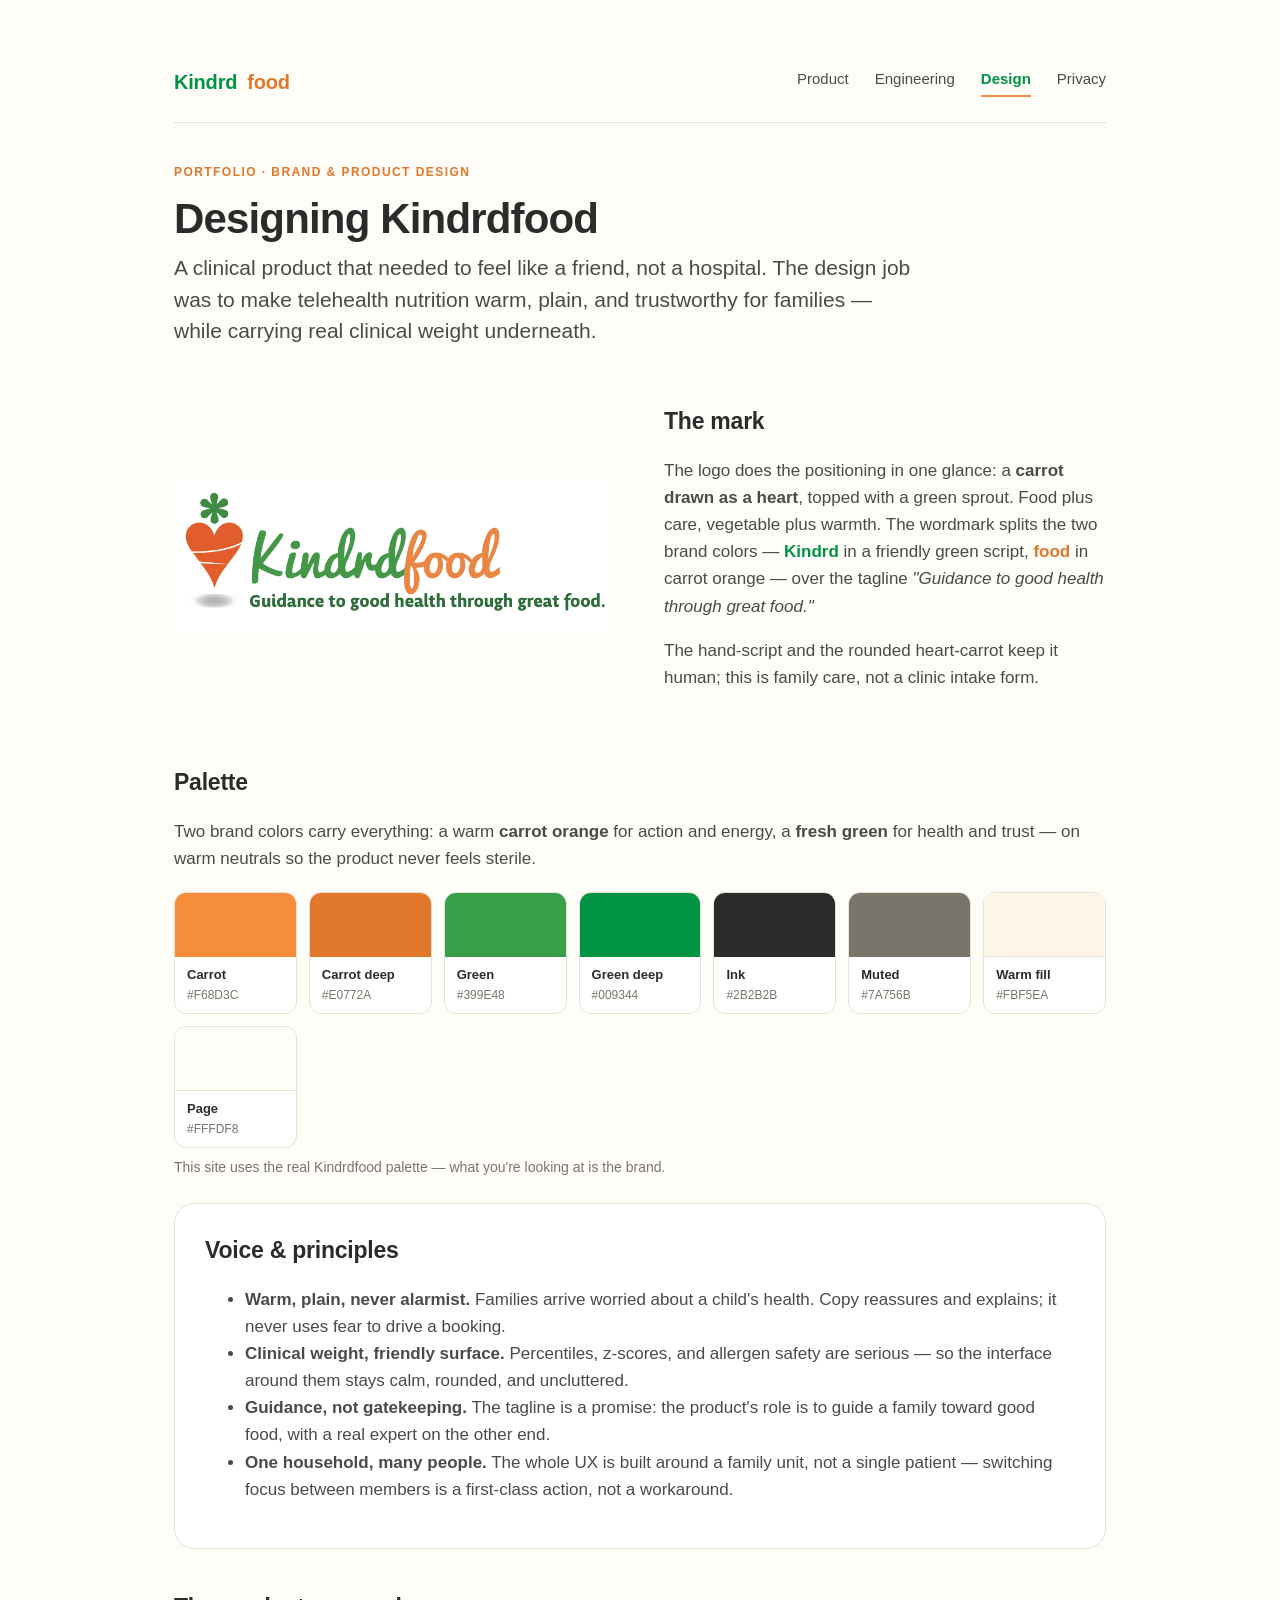
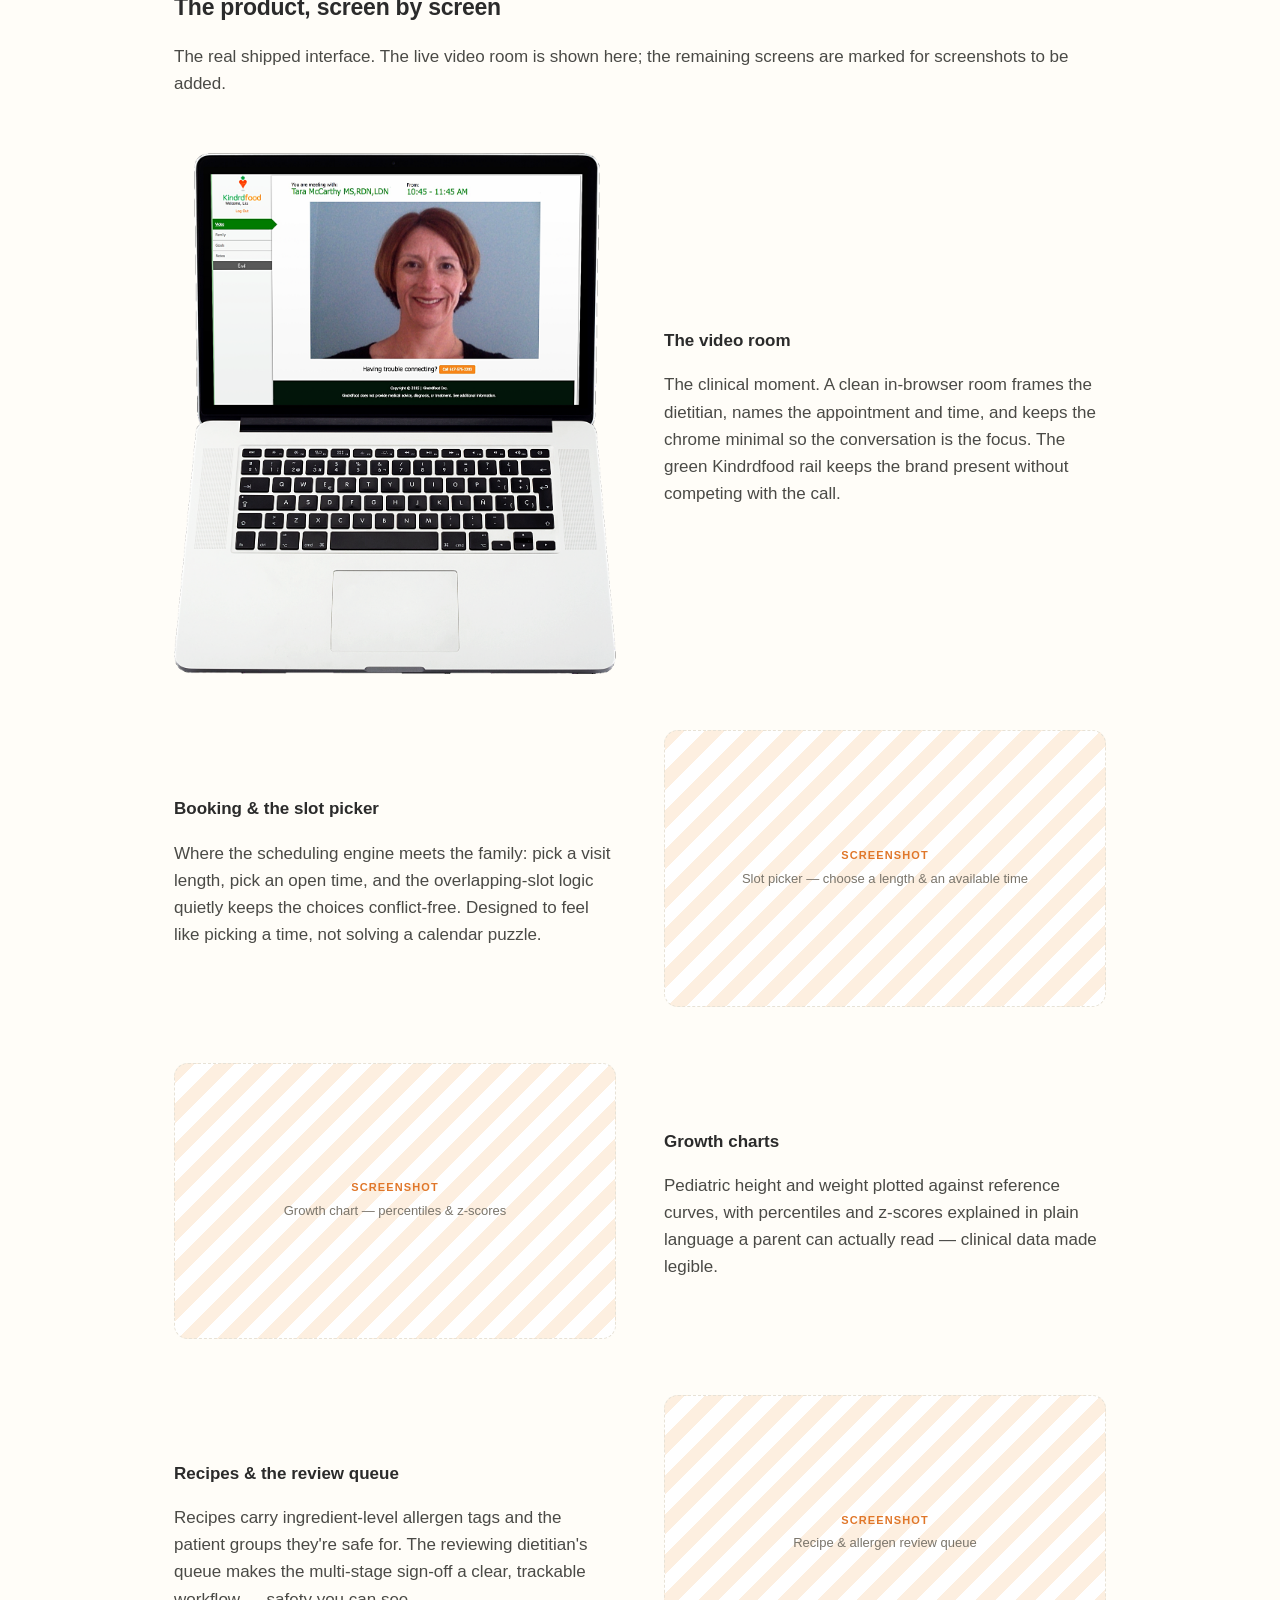
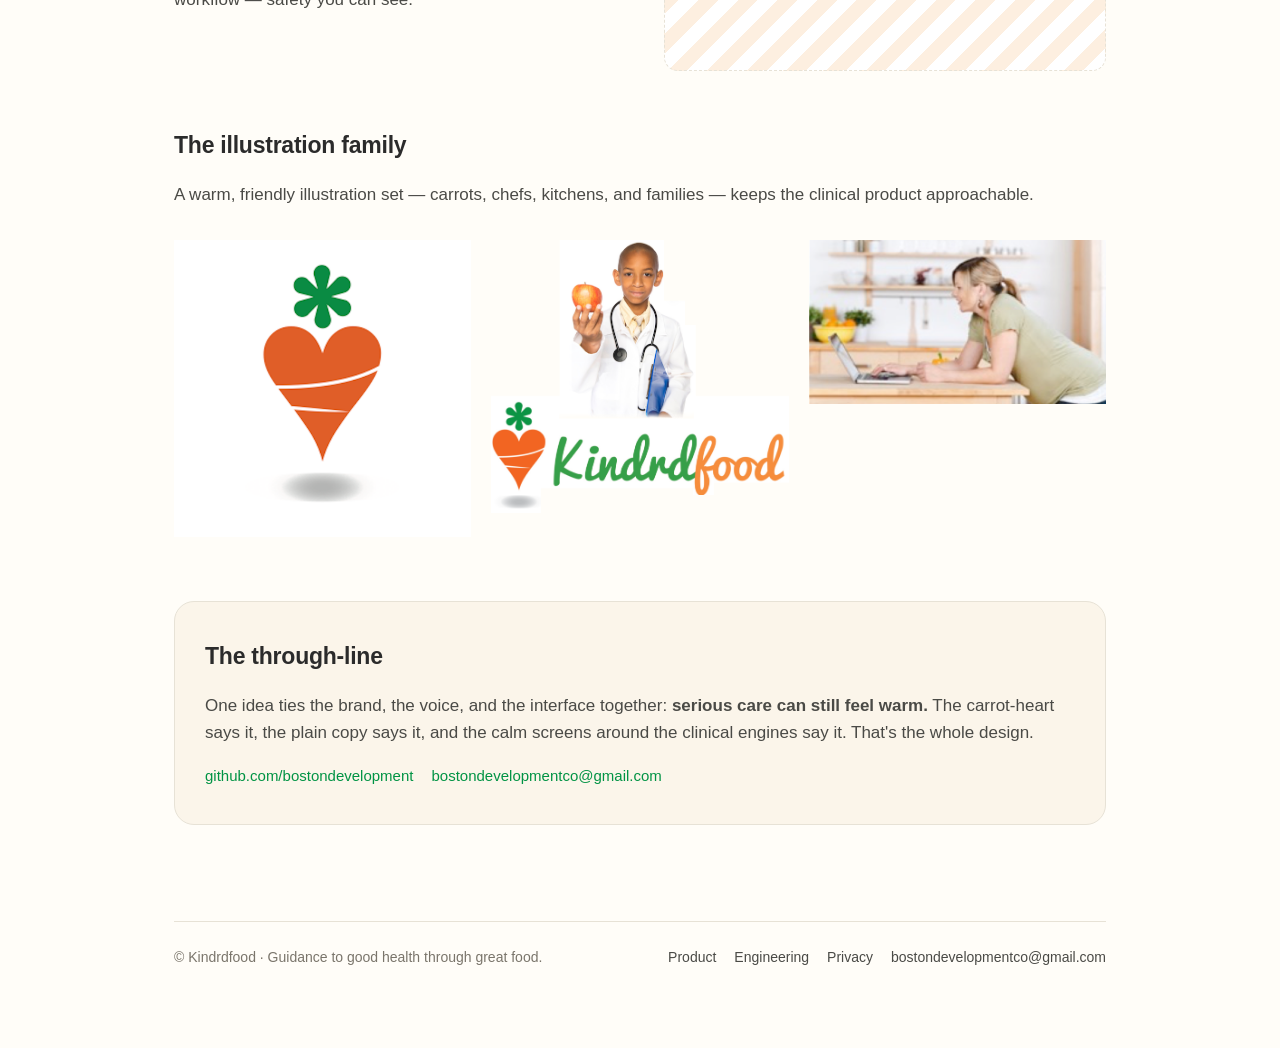
==== design.html @ 62907e41 "Kindrdfood portfolio site — Product, Engineering, Design Static showcase of the Kindrdfood telehealt" ====
<!doctype html>
<html lang="en">
  <head>
    <meta charset="utf-8" />
    <meta name="viewport" content="width=device-width, initial-scale=1" />
    <title>Designing Kindrdfood — brand &amp; product design</title>
    <meta
      name="description"
      content="The design of Kindrdfood: a warm carrot-and-green brand for family nutrition, the logo and voice, the product UX from booking to the video room, and the design principles behind a clinical product that still feels friendly."
    />
    <link rel="icon" type="image/jpeg" href="assets/favicon.jpg" />
    <link rel="apple-touch-icon" href="assets/favicon.jpg" />
    <meta name="theme-color" content="#F68D3C" />
    <link rel="stylesheet" href="styles.css" />
  </head>
  <body>
    <main class="page wide">
      <nav class="site-nav" aria-label="Primary">
        <a class="nav-brand" href="index.html">
          <span class="brand-k">Kindrd</span><span class="brand-f">food</span>
        </a>
        <div class="nav-links">
          <a href="index.html">Product</a>
          <a href="engineering.html">Engineering</a>
          <a href="design.html" class="active">Design</a>
          <a href="privacy.html">Privacy</a>
        </div>
      </nav>

      <header>
        <p class="kicker">Portfolio · Brand &amp; product design</p>
        <h1>Designing Kindrdfood</h1>
        <p class="page-lede">
          A clinical product that needed to feel like a friend, not a hospital.
          The design job was to make telehealth nutrition warm, plain, and
          trustworthy for families — while carrying real clinical weight
          underneath.
        </p>
      </header>

      <!-- The brand mark ------------------------------------------------- -->
      <section class="feature-row">
        <div class="feature-shot">
          <div class="screenshot">
            <img src="assets/kindrdfood-logo.png"
                 alt="The Kindrdfood logo: a carrot-shaped heart with a green sprout, beside the wordmark — 'Kindrd' in green script, 'food' in orange." />
          </div>
        </div>
        <div class="feature-copy">
          <h2>The mark</h2>
          <p>
            The logo does the positioning in one glance: a <strong>carrot
            drawn as a heart</strong>, topped with a green sprout. Food plus
            care, vegetable plus warmth. The wordmark splits the two brand
            colors — <span class="accent-g">Kindrd</span> in a friendly green
            script, <span class="accent-o">food</span> in carrot orange — over
            the tagline <em>"Guidance to good health through great food."</em>
          </p>
          <p>
            The hand-script and the rounded heart-carrot keep it human; this is
            family care, not a clinic intake form.
          </p>
        </div>
      </section>

      <!-- Palette -------------------------------------------------------- -->
      <section>
        <h2>Palette</h2>
        <p>
          Two brand colors carry everything: a warm <strong>carrot
          orange</strong> for action and energy, a <strong>fresh green</strong>
          for health and trust — on warm neutrals so the product never feels
          sterile.
        </p>
        <div class="swatch-grid">
          <div class="swatch">
            <div class="chip" style="background:#F68D3C"></div>
            <div class="label"><b>Carrot</b><span>#F68D3C</span></div>
          </div>
          <div class="swatch">
            <div class="chip" style="background:#E0772A"></div>
            <div class="label"><b>Carrot deep</b><span>#E0772A</span></div>
          </div>
          <div class="swatch">
            <div class="chip" style="background:#399E48"></div>
            <div class="label"><b>Green</b><span>#399E48</span></div>
          </div>
          <div class="swatch">
            <div class="chip" style="background:#009344"></div>
            <div class="label"><b>Green deep</b><span>#009344</span></div>
          </div>
          <div class="swatch">
            <div class="chip" style="background:#2B2B2B"></div>
            <div class="label"><b>Ink</b><span>#2B2B2B</span></div>
          </div>
          <div class="swatch">
            <div class="chip" style="background:#7A756B"></div>
            <div class="label"><b>Muted</b><span>#7A756B</span></div>
          </div>
          <div class="swatch">
            <div class="chip" style="background:#FBF5EA;border-bottom:1px solid #E7E2D6"></div>
            <div class="label"><b>Warm fill</b><span>#FBF5EA</span></div>
          </div>
          <div class="swatch">
            <div class="chip" style="background:#FFFDF8;border-bottom:1px solid #E7E2D6"></div>
            <div class="label"><b>Page</b><span>#FFFDF8</span></div>
          </div>
        </div>
        <p class="meta">
          This site uses the real Kindrdfood palette — what you're looking at is
          the brand.
        </p>
      </section>

      <!-- Voice ---------------------------------------------------------- -->
      <section class="card">
        <h2>Voice &amp; principles</h2>
        <ul>
          <li><strong>Warm, plain, never alarmist.</strong> Families arrive worried about a child's health. Copy reassures and explains; it never uses fear to drive a booking.</li>
          <li><strong>Clinical weight, friendly surface.</strong> Percentiles, z-scores, and allergen safety are serious — so the interface around them stays calm, rounded, and uncluttered.</li>
          <li><strong>Guidance, not gatekeeping.</strong> The tagline is a promise: the product's role is to guide a family toward good food, with a real expert on the other end.</li>
          <li><strong>One household, many people.</strong> The whole UX is built around a family unit, not a single patient — switching focus between members is a first-class action, not a workaround.</li>
        </ul>
      </section>

      <!-- The product UX ------------------------------------------------- -->
      <section>
        <h2>The product, screen by screen</h2>
        <p>
          The real shipped interface. The live video room is shown here; the
          remaining screens are marked for screenshots to be added.
        </p>

        <div class="feature-row">
          <div class="feature-shot">
            <div class="screenshot">
              <img src="assets/screen-video-room.png"
                   alt="The Kindrdfood video consultation room: the family meets their dietitian in-browser, with the green Kindrdfood sidebar and appointment details." />
            </div>
          </div>
          <div class="feature-copy">
            <h3>The video room</h3>
            <p>
              The clinical moment. A clean in-browser room frames the dietitian,
              names the appointment and time, and keeps the chrome minimal so
              the conversation is the focus. The green Kindrdfood rail keeps the
              brand present without competing with the call.
            </p>
          </div>
        </div>

        <div class="feature-row reverse">
          <div class="feature-shot">
            <div class="placeholder ar-wide">
              <span class="ph-tag">Screenshot</span>
              <span>Slot picker — choose a length &amp; an available time</span>
            </div>
          </div>
          <div class="feature-copy">
            <h3>Booking &amp; the slot picker</h3>
            <p>
              Where the scheduling engine meets the family: pick a visit length,
              pick an open time, and the overlapping-slot logic quietly keeps
              the choices conflict-free. Designed to feel like picking a time,
              not solving a calendar puzzle.
            </p>
          </div>
        </div>

        <div class="feature-row">
          <div class="feature-shot">
            <div class="placeholder ar-wide">
              <span class="ph-tag">Screenshot</span>
              <span>Growth chart — percentiles &amp; z-scores</span>
            </div>
          </div>
          <div class="feature-copy">
            <h3>Growth charts</h3>
            <p>
              Pediatric height and weight plotted against reference curves, with
              percentiles and z-scores explained in plain language a parent can
              actually read — clinical data made legible.
            </p>
          </div>
        </div>

        <div class="feature-row reverse">
          <div class="feature-shot">
            <div class="placeholder ar-wide">
              <span class="ph-tag">Screenshot</span>
              <span>Recipe &amp; allergen review queue</span>
            </div>
          </div>
          <div class="feature-copy">
            <h3>Recipes &amp; the review queue</h3>
            <p>
              Recipes carry ingredient-level allergen tags and the patient
              groups they're safe for. The reviewing dietitian's queue makes the
              multi-stage sign-off a clear, trackable workflow — safety you can
              see.
            </p>
          </div>
        </div>
      </section>

      <!-- Asset family --------------------------------------------------- -->
      <section>
        <h2>The illustration family</h2>
        <p>
          A warm, friendly illustration set — carrots, chefs, kitchens, and
          families — keeps the clinical product approachable.
        </p>
        <div class="screenshot-strip">
          <div class="screenshot">
            <img src="assets/carrot-mark.png" alt="The Kindrdfood carrot-heart-sprout mark." />
          </div>
          <div class="screenshot">
            <img src="assets/illus-kid-doctor.png" alt="A child in a lab coat holding an apple, with the Kindrdfood logo." />
          </div>
          <div class="screenshot">
            <img src="assets/illus-computer-kitchen.png" alt="Kindrdfood open on a laptop in a kitchen setting." />
          </div>
        </div>
      </section>

      <!-- Closing -------------------------------------------------------- -->
      <section class="closing">
        <h2>The through-line</h2>
        <p>
          One idea ties the brand, the voice, and the interface together:
          <strong>serious care can still feel warm.</strong> The carrot-heart
          says it, the plain copy says it, and the calm screens around the
          clinical engines say it. That's the whole design.
        </p>
        <div class="contact-row">
          <a href="https://github.com/bostondevelopment/">github.com/bostondevelopment</a>
          <a href="mailto:bostondevelopmentco@gmail.com">bostondevelopmentco@gmail.com</a>
        </div>
      </section>

      <footer class="site-footer">
        <p>© Kindrdfood · Guidance to good health through great food.</p>
        <div class="footer-links">
          <a href="index.html">Product</a>
          <a href="engineering.html">Engineering</a>
          <a href="privacy.html">Privacy</a>
          <a href="mailto:bostondevelopmentco@gmail.com">bostondevelopmentco@gmail.com</a>
        </div>
      </footer>
    </main>
  </body>
</html>
---- styles.css ----
:root {
  /* Real Kindrdfood brand palette — pulled from the production app's
     stylesheets and logo: carrot orange + two greens, warm neutrals. */
  --ink:       #2B2B2B;   /* text primary (legacy #2b2b2b) */
  --ink-soft:  #4A4A46;   /* slightly softer body copy */
  --muted:     #7A756B;   /* secondary text */
  --rule:      #E7E2D6;   /* warm divider */
  --bg:        #FFFDF8;   /* warm off-white page */
  --surface:   #FFFFFF;   /* card surface */
  --surface-warm: #FBF5EA;/* soft warm fill */

  /* Brand — carrot orange (primary) */
  --carrot:       #F68D3C;
  --carrot-deep:  #E0772A;  /* hover / pressed */
  --carrot-soft:  #FDEFE0;  /* light fills */

  /* Brand — green (Kindrd wordmark + leaf) */
  --green:        #399E48;
  --green-deep:   #009344;
  --green-soft:   #E8F3E7;

  --link: var(--green-deep);
}

* { box-sizing: border-box; }

html, body {
  margin: 0;
  padding: 0;
  background: var(--bg);
  color: var(--ink);
  font-family: -apple-system, BlinkMacSystemFont, "Segoe UI", Roboto,
    "Helvetica Neue", Arial, sans-serif;
  font-size: 17px;
  line-height: 1.6;
  -webkit-font-smoothing: antialiased;
}

.page {
  max-width: 720px;
  margin: 0 auto;
  padding: 48px 24px 80px;
}
.page.wide { max-width: 980px; }

.prose { max-width: 720px; margin: 0 auto; }

h1 {
  font-size: 42px;
  font-weight: 800;
  letter-spacing: -0.02em;
  margin: 0 0 10px;
  color: var(--ink);
  line-height: 1.1;
}
.lede { color: var(--muted); font-size: 20px; margin: 0; }

h2 {
  font-size: 23px;
  font-weight: 700;
  margin: 40px 0 12px;
  color: var(--ink);
  letter-spacing: -0.01em;
}
h3 { font-size: 17px; font-weight: 700; margin: 24px 0 8px; color: var(--ink); }

p, li { color: var(--ink-soft); }

a { color: var(--link); text-decoration: none; }
a:hover { text-decoration: underline; }

.meta { color: var(--muted); font-size: 14px; margin-top: 4px; }

/* Accent emphasis words */
.accent-o { color: var(--carrot-deep); font-weight: 600; }
.accent-g { color: var(--green-deep); font-weight: 600; }

/* Top nav -------------------------------------------------------------- */
.site-nav {
  display: flex;
  align-items: center;
  justify-content: space-between;
  padding: 18px 0 24px;
  border-bottom: 1px solid var(--rule);
  margin-bottom: 40px;
  gap: 16px;
}
.nav-brand {
  display: flex;
  align-items: center;
  gap: 10px;
  font-size: 20px;
  font-weight: 800;
  letter-spacing: -0.01em;
  color: var(--ink);
}
.nav-brand:hover { text-decoration: none; }
.nav-brand img { height: 30px; width: auto; display: block; }
.nav-brand .brand-k { color: var(--green-deep); }
.nav-brand .brand-f { color: var(--carrot-deep); }
.nav-links { display: flex; gap: 26px; }
.nav-links a {
  color: var(--ink-soft);
  font-size: 15px;
  padding-bottom: 4px;
  border-bottom: 2px solid transparent;
}
.nav-links a:hover { color: var(--ink); text-decoration: none; }
.nav-links a.active {
  color: var(--green-deep);
  font-weight: 700;
  border-bottom-color: var(--carrot);
}

/* Footer --------------------------------------------------------------- */
.site-footer {
  margin-top: 96px;
  padding-top: 24px;
  border-top: 1px solid var(--rule);
  color: var(--muted);
  font-size: 14px;
  display: flex;
  flex-wrap: wrap;
  gap: 12px 24px;
  justify-content: space-between;
  align-items: baseline;
}
.site-footer p { margin: 0; color: var(--muted); }
.site-footer .footer-links { display: flex; gap: 18px; flex-wrap: wrap; }
.site-footer a { color: var(--ink-soft); }

/* Kicker + page lede --------------------------------------------------- */
.kicker {
  text-transform: uppercase;
  letter-spacing: 0.12em;
  font-size: 12px;
  font-weight: 700;
  color: var(--carrot-deep);
  margin-bottom: 14px;
}
.page-lede {
  font-size: 21px;
  line-height: 1.5;
  color: var(--ink-soft);
  max-width: 740px;
  margin: 0 0 8px;
}

/* Hero ----------------------------------------------------------------- */
.hero { margin-bottom: 28px; }
.hero-logo { max-width: 360px; width: 100%; height: auto; margin: 0 0 22px; display: block; }
.hero-grid {
  display: grid;
  grid-template-columns: 1.1fr 0.9fr;
  gap: 40px;
  align-items: center;
}
.hero-grid .hero-visual img {
  width: 100%; height: auto; display: block;
  border-radius: 16px;
}
@media (max-width: 760px) {
  .hero-grid { grid-template-columns: 1fr; gap: 24px; }
}

/* CTA row + buttons ---------------------------------------------------- */
.cta-row { display: flex; flex-wrap: wrap; gap: 12px; margin-top: 26px; }
.btn {
  display: inline-block;
  padding: 12px 24px;
  border-radius: 999px;
  font-size: 16px;
  font-weight: 700;
  background: var(--carrot);
  color: #fff;
  border: 1px solid var(--carrot);
  box-shadow: 0 6px 18px rgba(246, 141, 60, 0.28);
  transition: background-color .15s ease, border-color .15s ease,
    transform .15s ease, box-shadow .15s ease;
}
.btn:hover {
  text-decoration: none;
  background: var(--carrot-deep);
  border-color: var(--carrot-deep);
  color: #fff;
  transform: translateY(-1px);
  box-shadow: 0 8px 22px rgba(224, 119, 42, 0.34);
}
.btn:active { transform: translateY(0); box-shadow: 0 4px 12px rgba(224, 119, 42, 0.24); }
.btn-secondary {
  background: #fff;
  color: var(--green-deep);
  border: 1px solid var(--green);
  box-shadow: none;
}
.btn-secondary:hover {
  background: var(--green-soft);
  color: var(--green-deep);
  border-color: var(--green-deep);
  box-shadow: none;
}

/* Screenshot / illustration containers --------------------------------- */
.screenshot img, .feature-shot img, .inline-shot img {
  display: block; width: 100%; height: auto;
}
.screenshot-strip {
  display: grid;
  grid-template-columns: repeat(3, 1fr);
  gap: 20px;
  margin: 32px 0 8px;
}
@media (max-width: 720px) { .screenshot-strip { grid-template-columns: 1fr; } }

/* Aspect-ratio placeholder (for screenshots to be supplied) ------------ */
.placeholder {
  background:
    repeating-linear-gradient(135deg, var(--carrot-soft) 0 14px, #fff 14px 28px);
  border: 1px dashed var(--rule);
  border-radius: 14px;
  display: flex;
  flex-direction: column;
  align-items: center;
  justify-content: center;
  text-align: center;
  color: var(--muted);
  font-size: 13px;
  padding: 18px;
  gap: 4px;
}
.placeholder.ar-wide   { aspect-ratio: 16 / 10; }
.placeholder.ar-square { aspect-ratio: 1 / 1; }
.placeholder .ph-tag {
  font-size: 11px; text-transform: uppercase; letter-spacing: .1em;
  color: var(--carrot-deep); font-weight: 700;
}

/* Feature rows (alternating image / copy) ------------------------------ */
.feature-row {
  display: grid;
  grid-template-columns: 1fr 1fr;
  gap: 48px;
  align-items: center;
  margin: 56px 0;
}
.feature-row.reverse > .feature-shot { order: 2; }
.feature-row .feature-copy h2 { margin-top: 0; }
.feature-row .feature-copy ol, .feature-row .feature-copy ul { padding-left: 18px; }
.feature-row .feature-copy li { margin: 8px 0; }
@media (max-width: 760px) {
  .feature-row { grid-template-columns: 1fr; gap: 28px; }
  .feature-row.reverse > .feature-shot { order: 0; }
}

/* Stat grid ------------------------------------------------------------ */
.stat-grid {
  display: grid;
  grid-template-columns: repeat(3, 1fr);
  gap: 16px;
  margin: 32px 0 48px;
}
.stat {
  background: var(--surface);
  border: 1px solid var(--rule);
  border-radius: 16px;
  padding: 20px 22px;
}
.stat-num {
  font-size: 32px; font-weight: 800; letter-spacing: -0.02em;
  color: var(--green-deep); display: block; line-height: 1.1;
}
.stat-label { font-size: 13px; color: var(--muted); margin-top: 6px; display: block; line-height: 1.45; }
@media (max-width: 720px) { .stat-grid { grid-template-columns: 1fr 1fr; } }

/* Cards ---------------------------------------------------------------- */
.card {
  background: var(--surface);
  border: 1px solid var(--rule);
  border-radius: 20px;
  padding: 28px 30px;
  margin: 24px 0;
}
.card > h2:first-child, .card > h3:first-child { margin-top: 0; }

/* Persona grid --------------------------------------------------------- */
.persona-grid {
  display: grid;
  grid-template-columns: repeat(3, 1fr);
  gap: 16px;
  margin: 24px 0;
}
.persona {
  background: var(--surface);
  border: 1px solid var(--rule);
  border-top: 3px solid var(--carrot);
  border-radius: 14px;
  padding: 18px 20px;
}
.persona h3 { margin: 0 0 6px; font-size: 16px; }
.persona p { margin: 0; font-size: 14px; color: var(--muted); }
@media (max-width: 720px) { .persona-grid { grid-template-columns: 1fr; } }

/* Hero-engine cards ---------------------------------------------------- */
.engine {
  background: var(--surface);
  border: 1px solid var(--rule);
  border-left: 4px solid var(--green);
  border-radius: 14px;
  padding: 22px 24px;
  margin: 16px 0;
}
.engine h3 { margin: 0 0 6px; font-size: 18px; }
.engine .engine-num {
  display: inline-block;
  font-size: 12px; font-weight: 800; letter-spacing: .08em;
  color: var(--carrot-deep);
  text-transform: uppercase;
  margin-bottom: 4px;
}
.engine p { margin: 0; font-size: 15px; }

/* Tech stack groups + pills ------------------------------------------- */
.stack-group { margin: 18px 0; }
.stack-group h3 {
  font-size: 13px; text-transform: uppercase; letter-spacing: 0.08em;
  color: var(--muted); margin: 0 0 10px; font-weight: 700;
}
.tech-tags { display: flex; flex-wrap: wrap; gap: 8px; }
.tech-tag {
  display: inline-block;
  padding: 6px 12px;
  border-radius: 999px;
  background: var(--surface-warm);
  border: 1px solid var(--rule);
  font-size: 13px;
  color: var(--ink-soft);
  font-variant-numeric: tabular-nums;
}

/* Pipeline stages ------------------------------------------------------ */
.pipeline { margin: 16px 0 8px; padding: 0; list-style: none; counter-reset: stage; }
.pipeline-stage { position: relative; padding: 12px 0 20px 56px; counter-increment: stage; }
.pipeline-stage::before {
  content: counter(stage);
  position: absolute; left: 0; top: 8px;
  width: 36px; height: 36px; border-radius: 50%;
  background: var(--green-deep); color: #fff;
  font-size: 14px; font-weight: 700;
  display: flex; align-items: center; justify-content: center;
}
.pipeline-stage::after {
  content: ""; position: absolute; left: 17px; top: 50px; bottom: -4px;
  width: 2px; background: var(--rule);
}
.pipeline-stage:last-child::after { display: none; }
.pipeline-stage h3 { margin: 0 0 4px; font-size: 16px; }
.pipeline-stage p { margin: 0; font-size: 15px; }

/* Swatches (design page) ---------------------------------------------- */
.swatch-grid {
  display: grid;
  grid-template-columns: repeat(auto-fit, minmax(120px, 1fr));
  gap: 12px;
  margin: 20px 0 8px;
}
.swatch {
  border: 1px solid var(--rule);
  border-radius: 12px;
  overflow: hidden;
  background: var(--surface);
}
.swatch .chip { height: 64px; }
.swatch .label { padding: 8px 12px; font-size: 12px; }
.swatch .label b { display: block; color: var(--ink); font-size: 13px; }
.swatch .label span { color: var(--muted); font-variant-numeric: tabular-nums; }

/* Inline code ---------------------------------------------------------- */
code.path, code {
  font-family: ui-monospace, SFMono-Regular, Menlo, Consolas, monospace;
  font-size: 0.88em;
  background: var(--surface-warm);
  border: 1px solid var(--rule);
  border-radius: 4px;
  padding: 1px 6px;
  color: var(--ink);
  overflow-wrap: anywhere;
  word-break: break-word;
}

/* Callout -------------------------------------------------------------- */
.callout {
  background: var(--carrot-soft);
  border-left: 3px solid var(--carrot);
  padding: 14px 18px;
  margin: 20px 0;
  border-radius: 8px;
}
.callout p { margin: 0; color: var(--ink); }

/* Tables --------------------------------------------------------------- */
table { width: 100%; border-collapse: collapse; margin: 16px 0 24px; font-size: 15px; }
th, td { text-align: left; padding: 10px 12px; border-bottom: 1px solid var(--rule); vertical-align: top; }
th { font-weight: 700; color: var(--ink); background: var(--green-soft); }

/* Closing block -------------------------------------------------------- */
.closing {
  margin-top: 64px;
  padding: 36px 30px;
  background: var(--surface-warm);
  border-radius: 20px;
  border: 1px solid var(--rule);
}
.closing h2 { margin-top: 0; }
.closing .contact-row { display: flex; flex-wrap: wrap; gap: 18px; margin-top: 16px; font-size: 15px; }

/* Responsive ----------------------------------------------------------- */
@media (max-width: 640px) {
  .page { padding: 32px 20px 64px; }
  .site-nav { padding: 14px 0 18px; margin-bottom: 28px; }
  .nav-links { gap: 18px; }
  .nav-links a { font-size: 14px; }
  h1 { font-size: 34px; }
  .page-lede { font-size: 19px; }
  .lede { font-size: 18px; }
  h2 { font-size: 21px; }
  .stat-num { font-size: 28px; }
  .card { padding: 22px 20px; border-radius: 16px; }
  .closing { padding: 28px 22px; }
  .pipeline-stage { padding-left: 48px; }
}
@media (max-width: 420px) {
  .page { padding: 24px 16px 56px; }
  .site-nav { flex-direction: column; align-items: center; gap: 12px; }
  .nav-links { flex-wrap: wrap; justify-content: center; gap: 8px 20px; width: 100%; }
  h1 { font-size: 30px; }
  .cta-row { flex-direction: column; align-items: stretch; }
  .btn { text-align: center; }
  .stat-grid { grid-template-columns: 1fr; }
  .site-footer { flex-direction: column; align-items: center; text-align: center; gap: 10px; }
  .site-footer .footer-links { justify-content: center; }
}
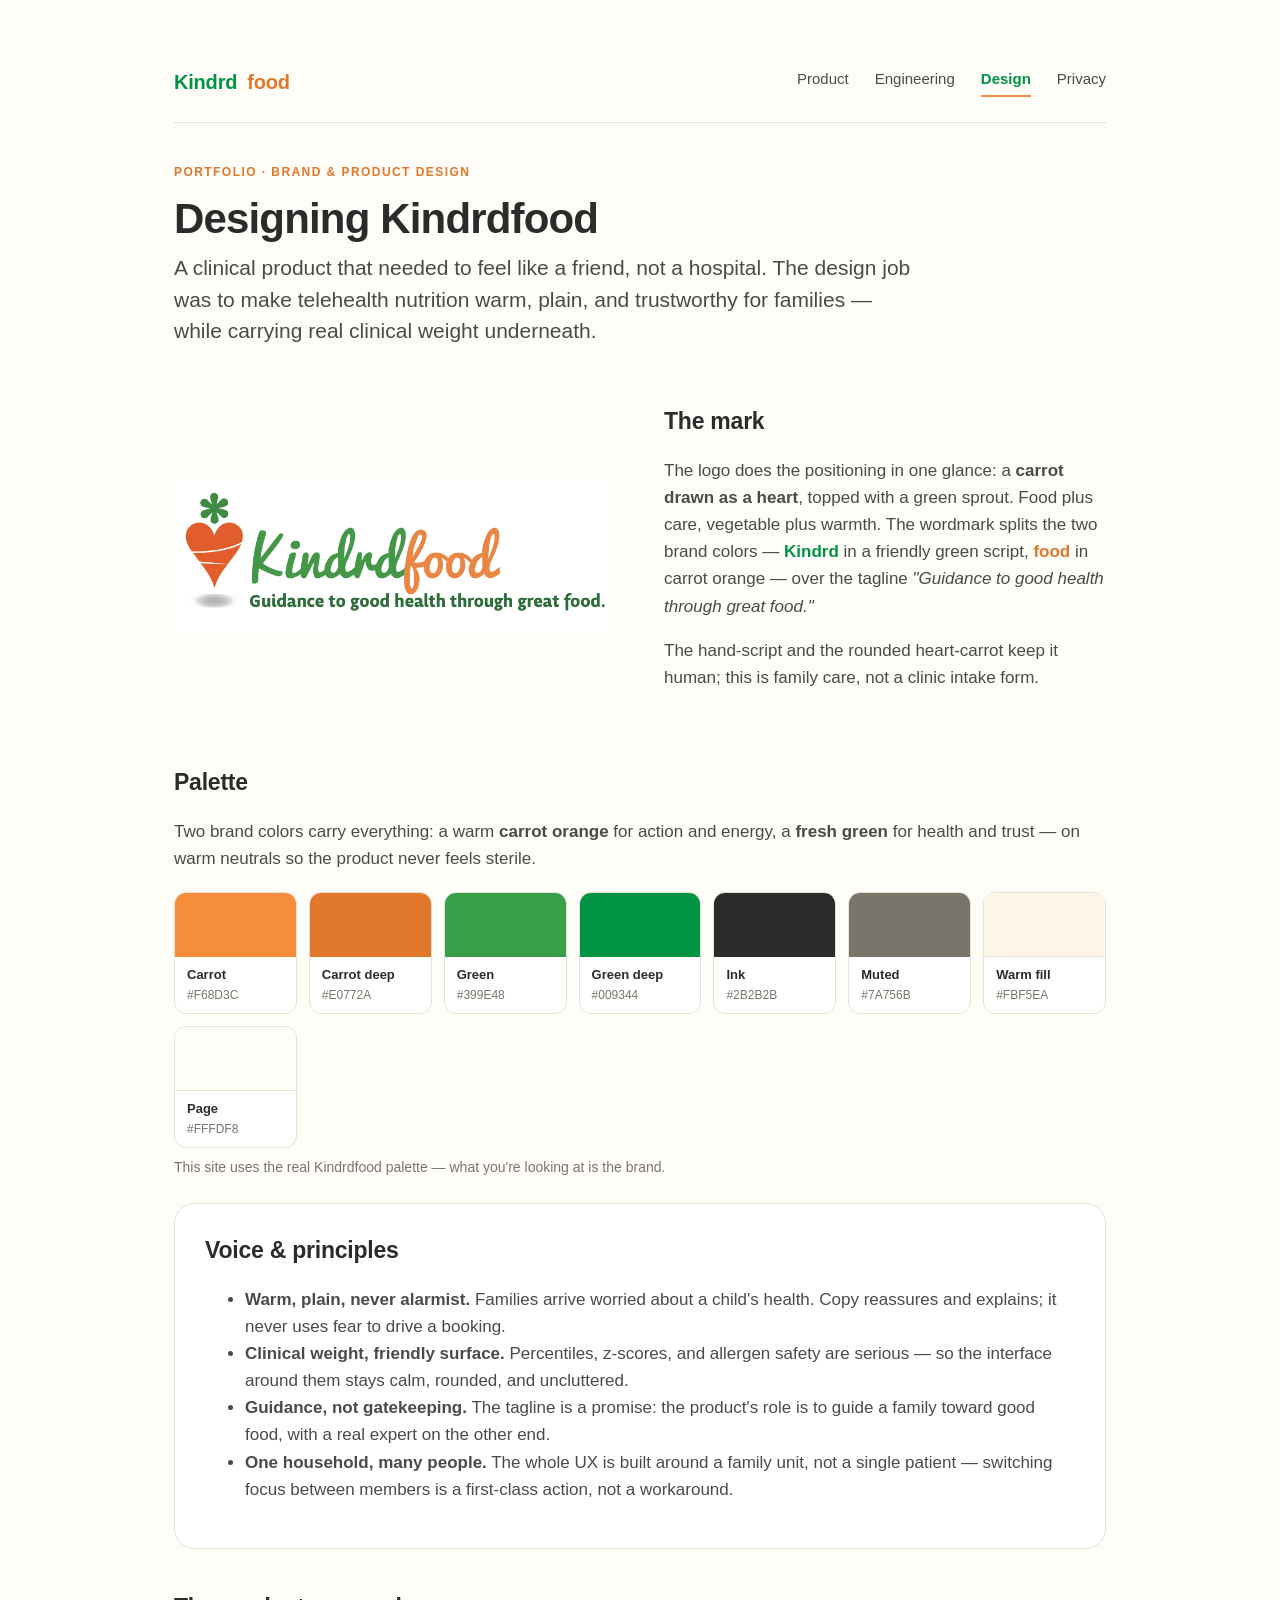
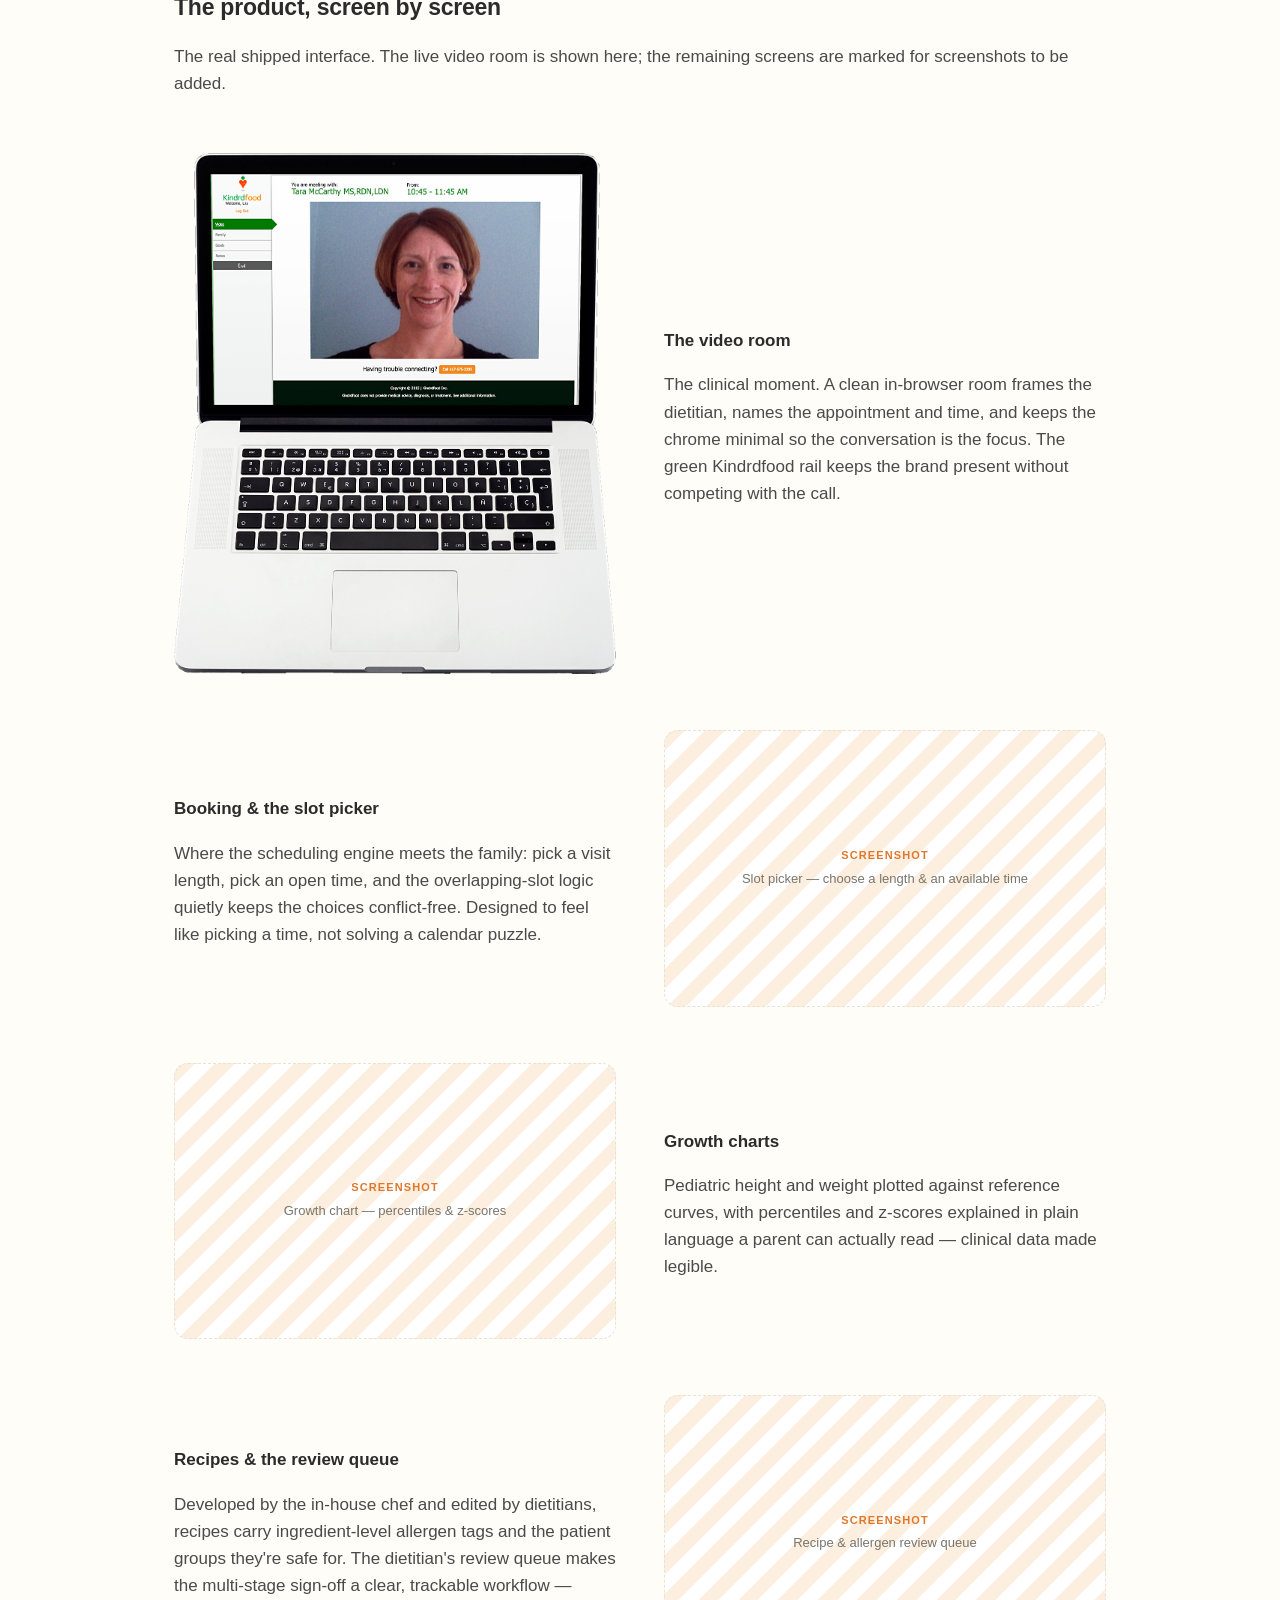
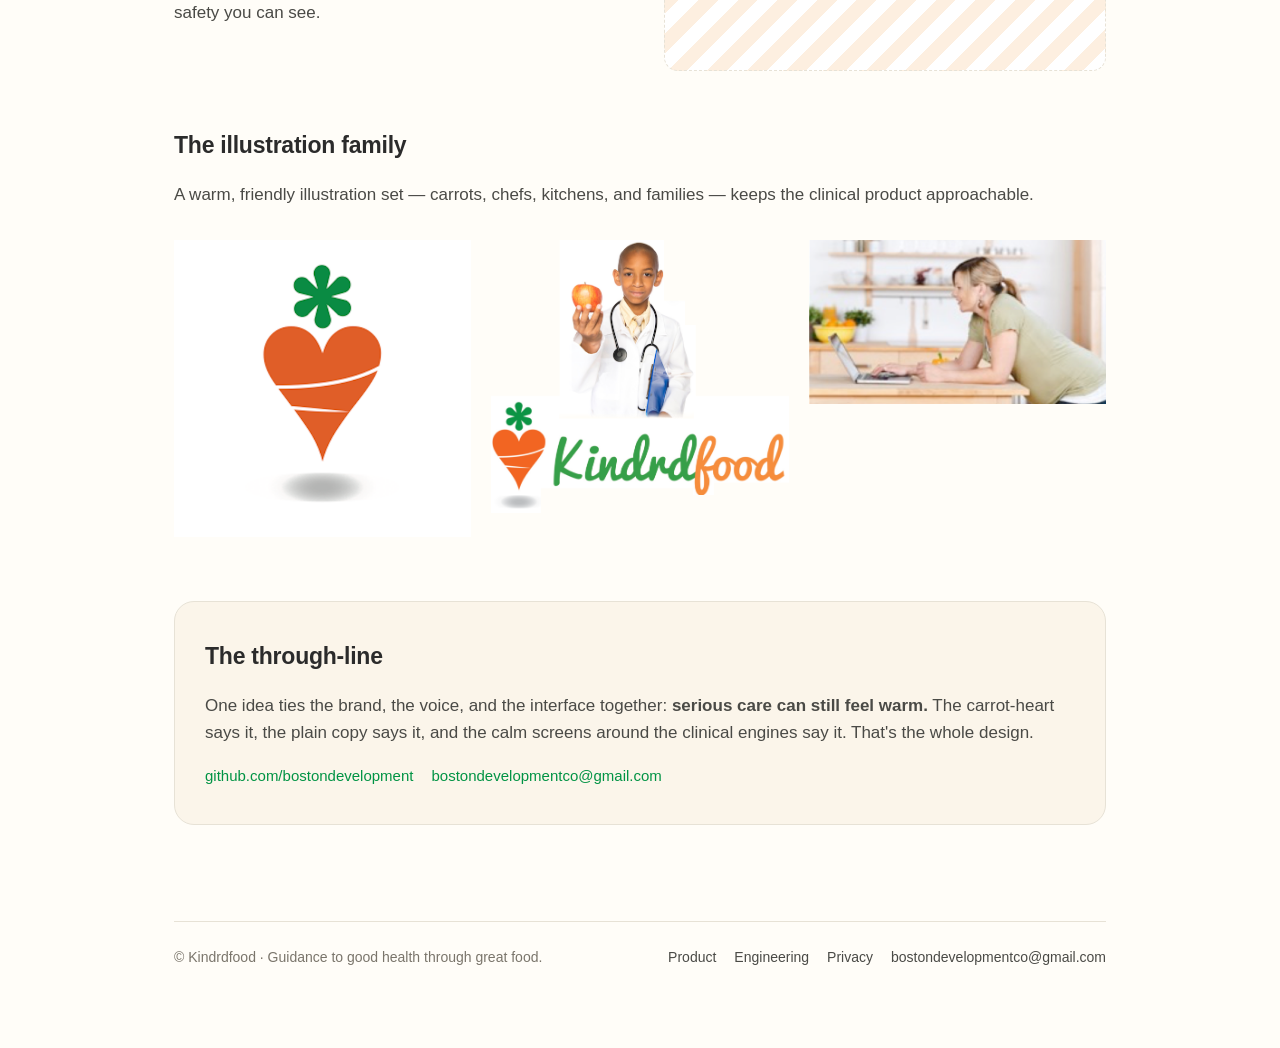
==== commit 8dced2f0: "Correct personas: physician referral → dietitian match → family Replace the over-listed persona set " ====
--- a/design.html
+++ b/design.html
@@ -194,8 +194,9 @@
           <div class="feature-copy">
             <h3>Recipes &amp; the review queue</h3>
             <p>
-              Recipes carry ingredient-level allergen tags and the patient
-              groups they're safe for. The reviewing dietitian's queue makes the
+              Developed by the in-house chef and edited by dietitians, recipes
+              carry ingredient-level allergen tags and the patient groups
+              they're safe for. The dietitian's review queue makes the
               multi-stage sign-off a clear, trackable workflow — safety you can
               see.
             </p>
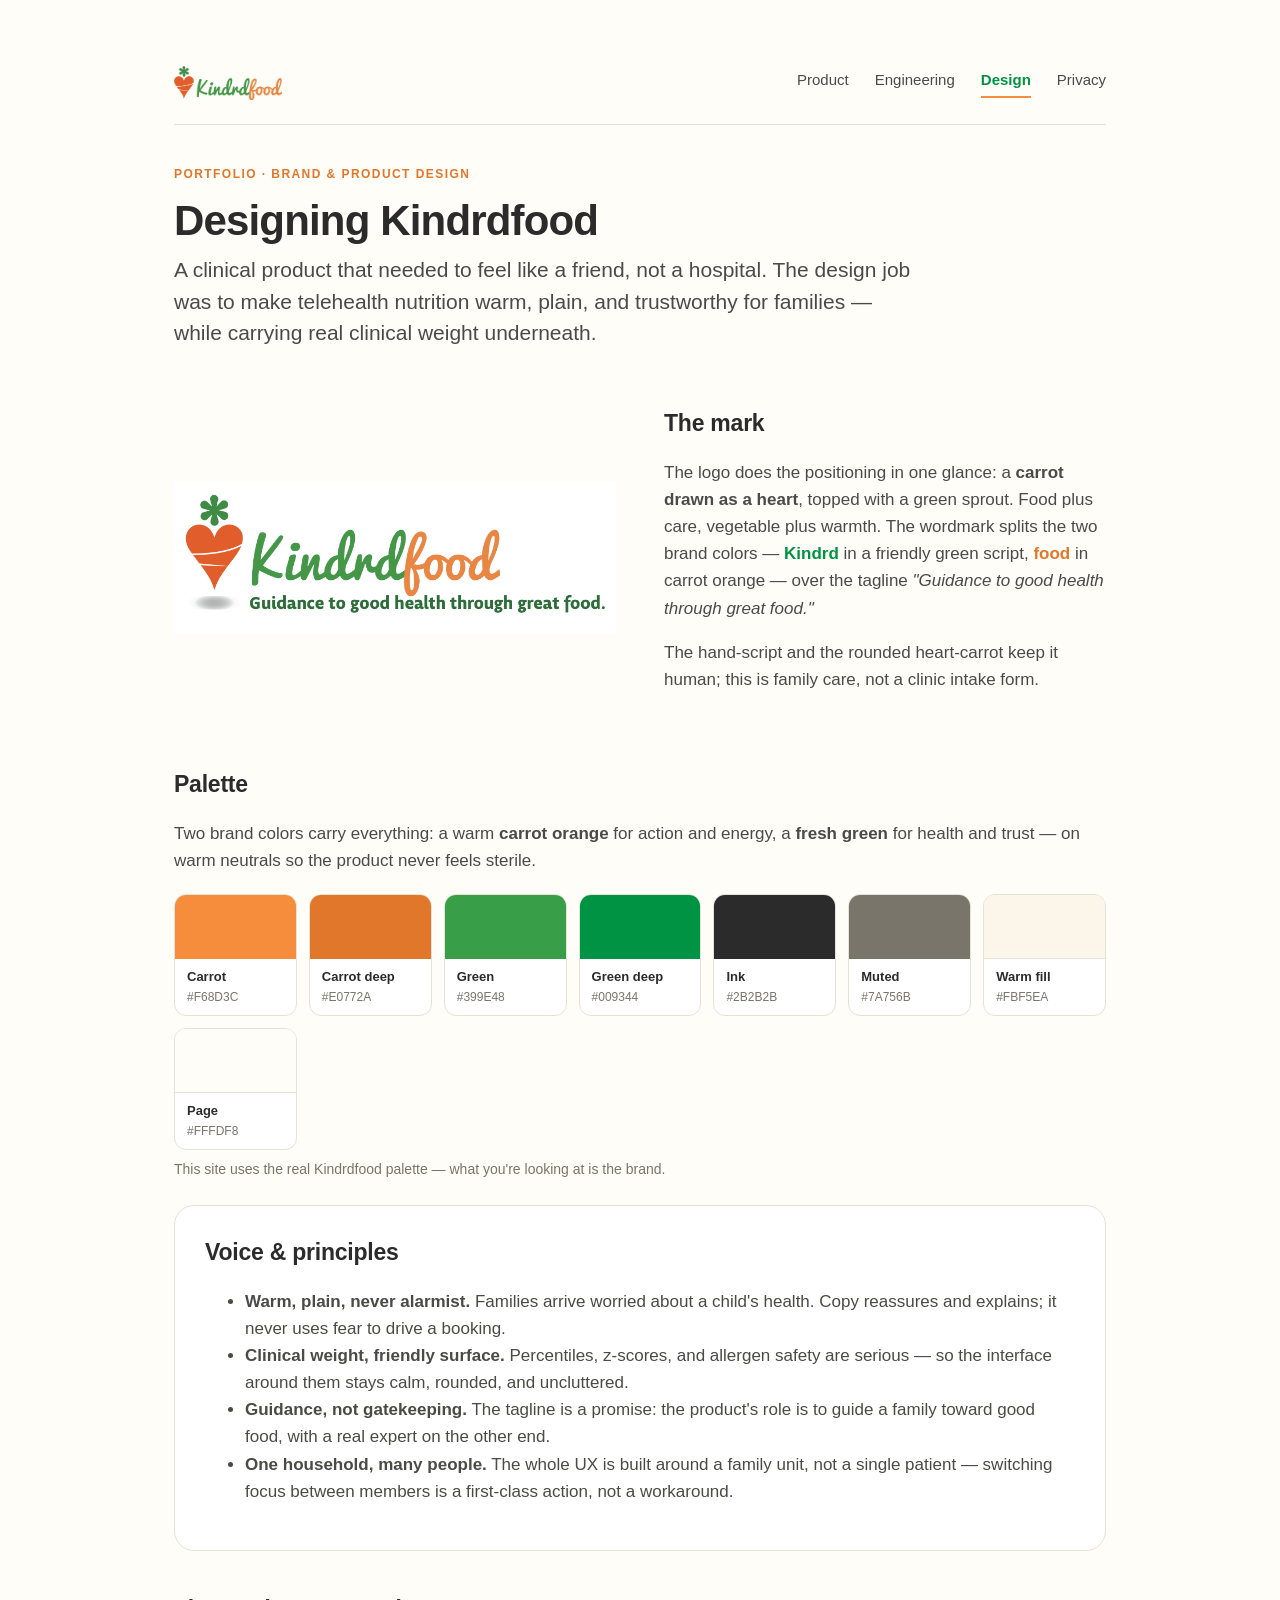
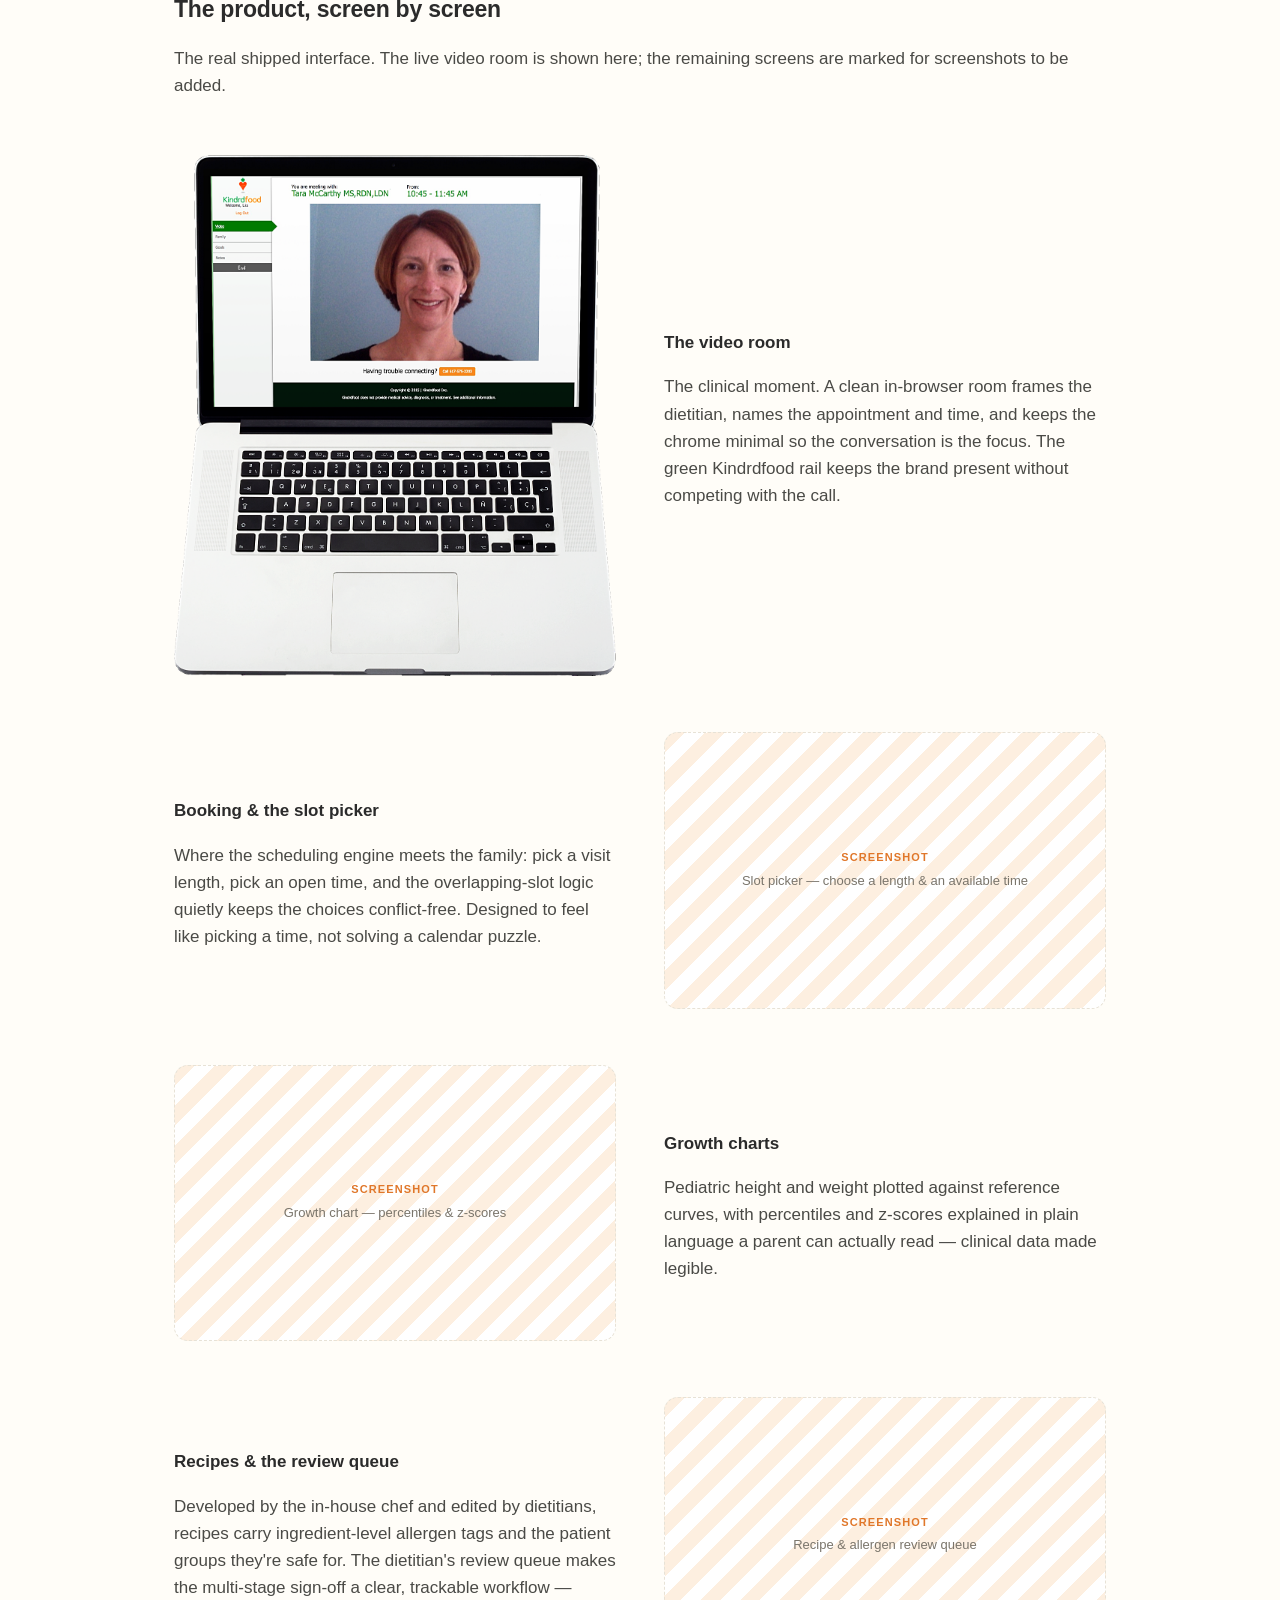
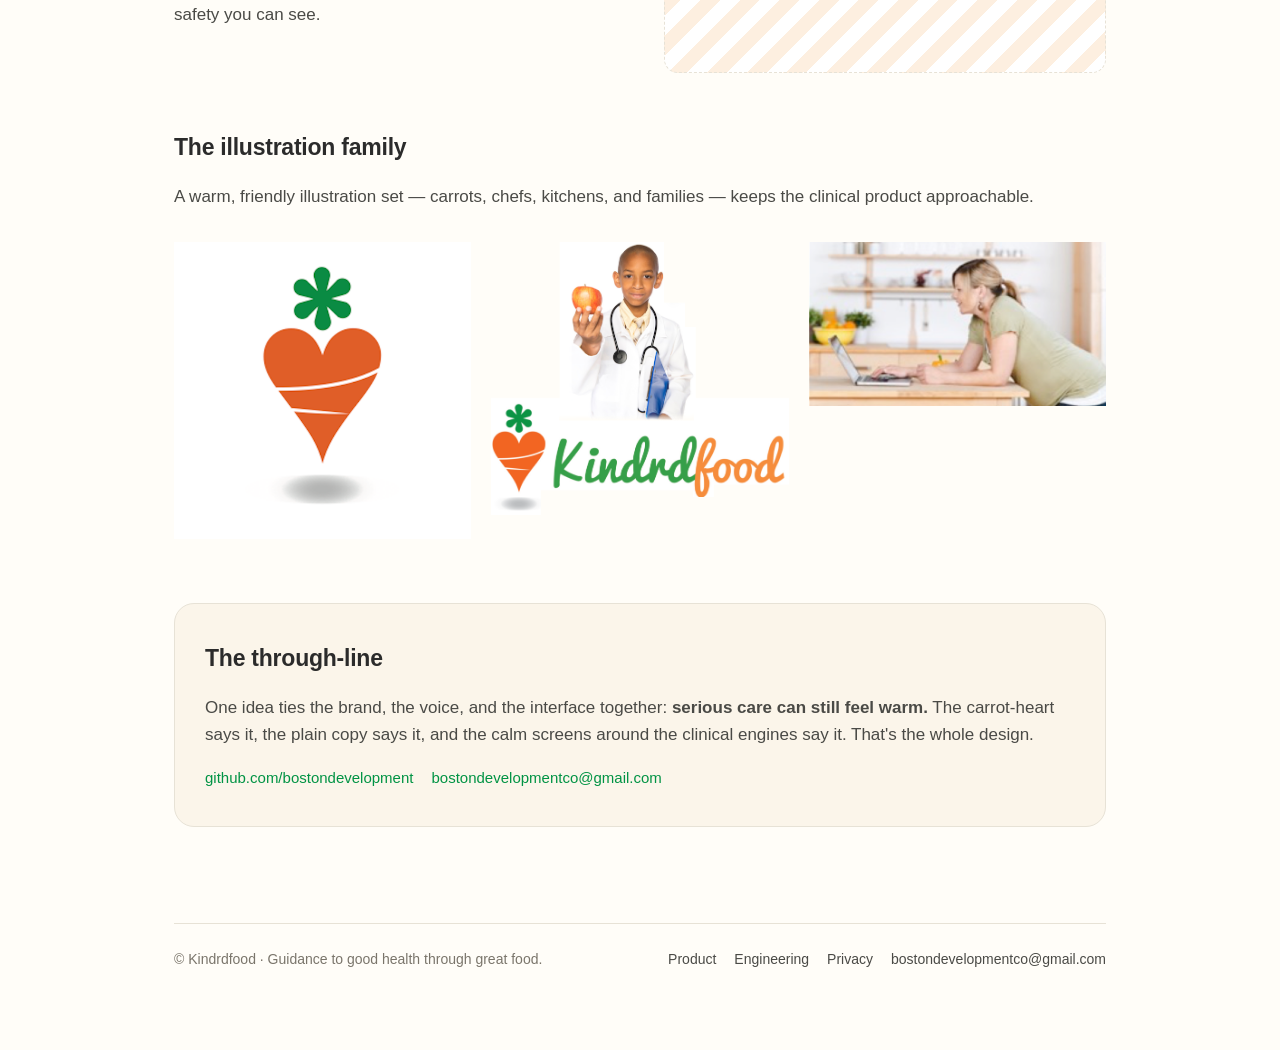
==== commit 05e69c4a: "Use logo image in nav; drop hero logo and interview section Replace the nav text wordmark with a tra" ====
--- a/design.html
+++ b/design.html
@@ -16,8 +16,8 @@
   <body>
     <main class="page wide">
       <nav class="site-nav" aria-label="Primary">
-        <a class="nav-brand" href="index.html">
-          <span class="brand-k">Kindrd</span><span class="brand-f">food</span>
+        <a class="nav-brand" href="index.html" aria-label="Kindrdfood home">
+          <img src="assets/kindrdfood-logo-nav.png" alt="Kindrdfood" />
         </a>
         <div class="nav-links">
           <a href="index.html">Product</a>
--- a/styles.css
+++ b/styles.css
@@ -95,9 +95,7 @@
   color: var(--ink);
 }
 .nav-brand:hover { text-decoration: none; }
-.nav-brand img { height: 30px; width: auto; display: block; }
-.nav-brand .brand-k { color: var(--green-deep); }
-.nav-brand .brand-f { color: var(--carrot-deep); }
+.nav-brand img { height: 34px; width: auto; display: block; }
 .nav-links { display: flex; gap: 26px; }
 .nav-links a {
   color: var(--ink-soft);
@@ -148,7 +146,6 @@
 
 /* Hero ----------------------------------------------------------------- */
 .hero { margin-bottom: 28px; }
-.hero-logo { max-width: 360px; width: 100%; height: auto; margin: 0 0 22px; display: block; }
 .hero-grid {
   display: grid;
   grid-template-columns: 1.1fr 0.9fr;
